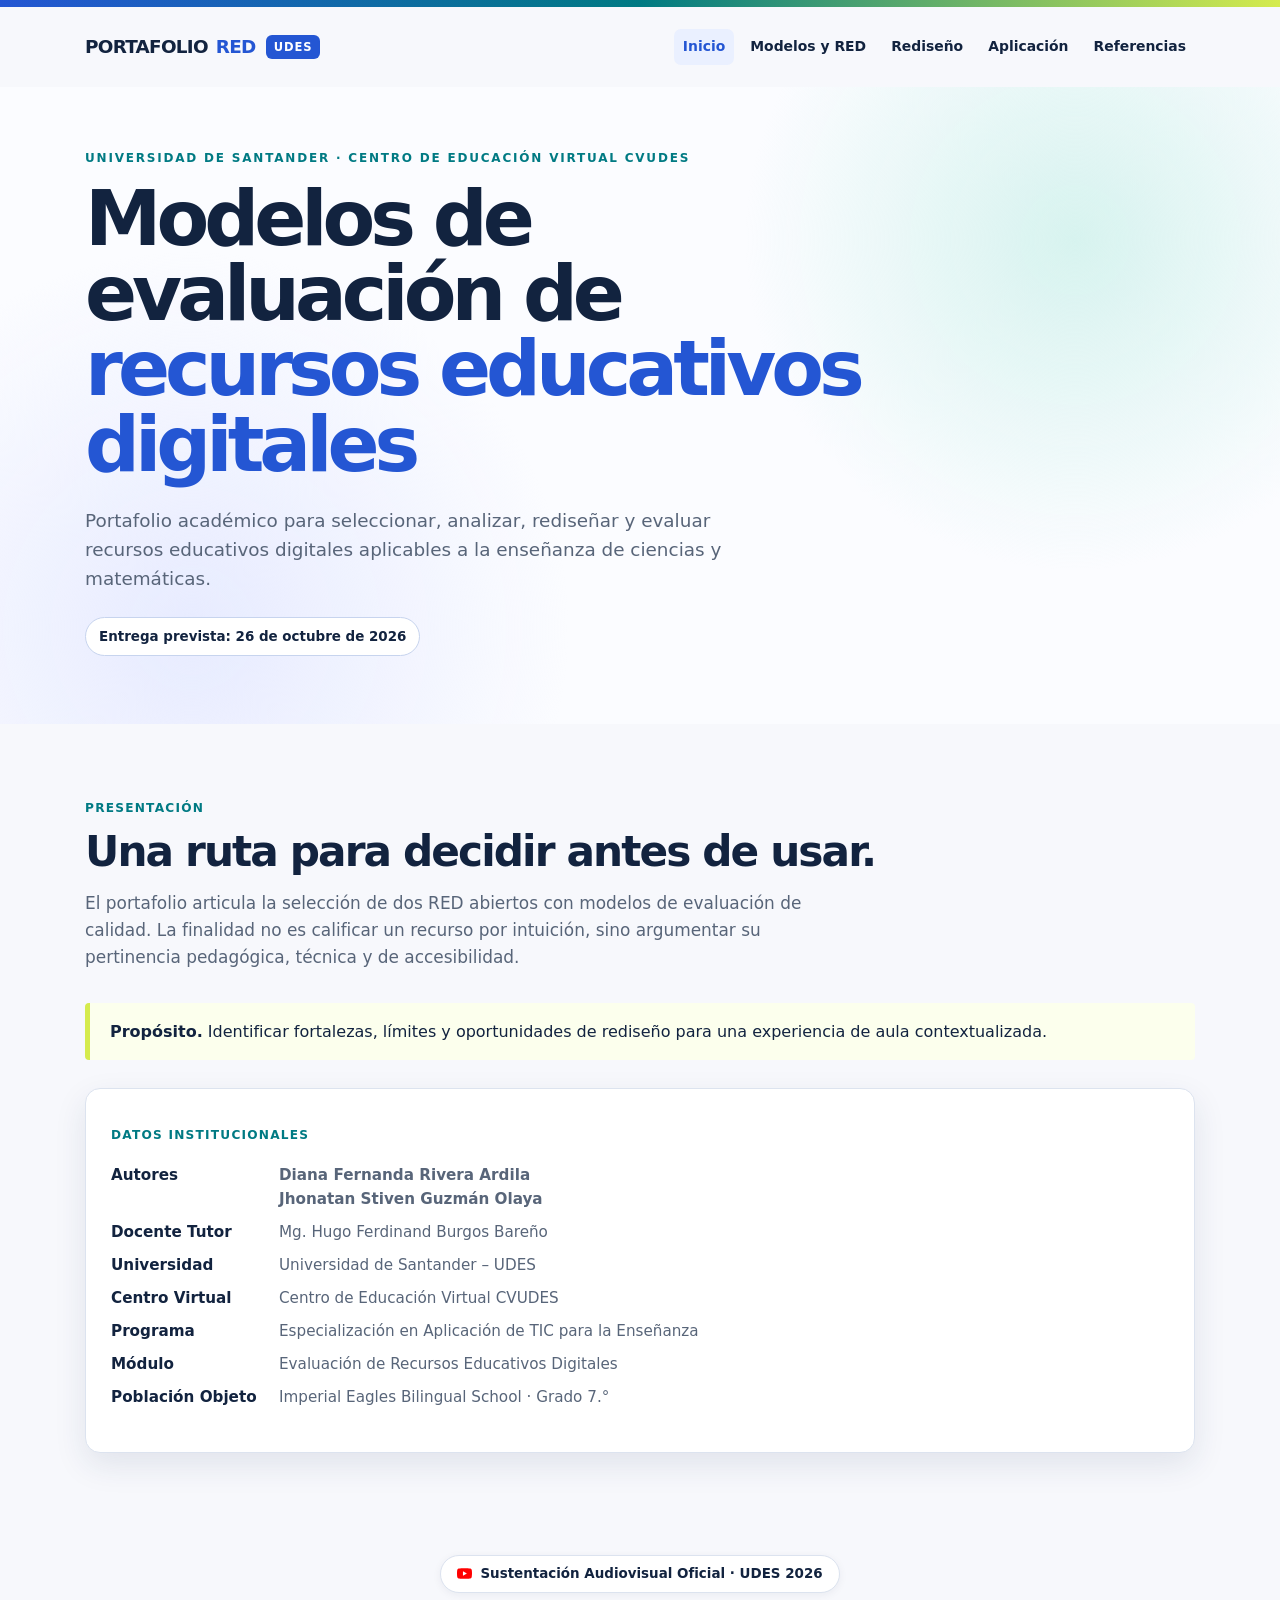
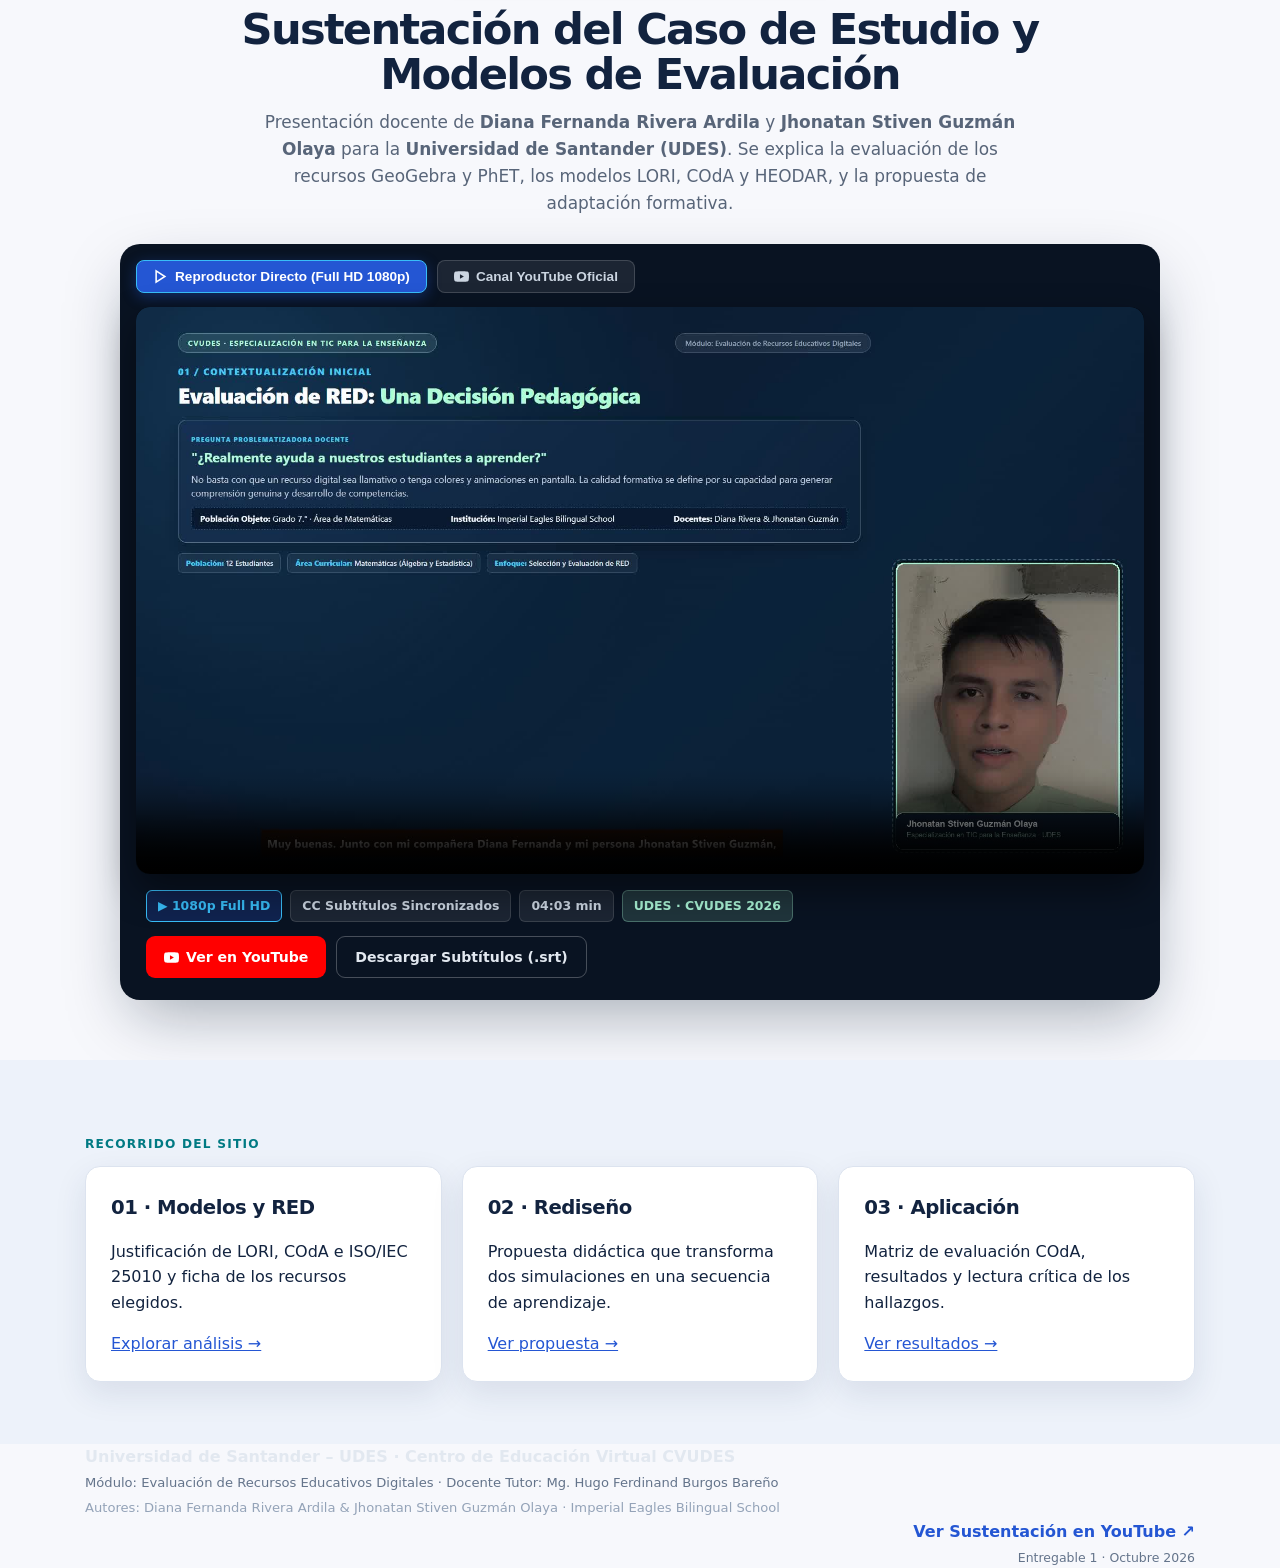
==== index.html @ 60bf0ab9 "Portafolio Modelos RED UDES" ====
<!doctype html><html lang="es"><head><meta charset="utf-8"><meta name="viewport" content="width=device-width,initial-scale=1"><meta name="description" content="Portafolio académico de modelos de evaluación de recursos educativos digitales."><title>Inicio | Portafolio RED</title><link rel="stylesheet" href="styles.css"></head><body><div class="topline"></div>
</div><header class="shell"><nav class="nav"><a class="brand" href="index.html">PORTAFOLIO <span>RED</span> <span class="badge-udes">UDES</span></a><div class="links"><a href="index.html">Inicio</a><a href="modelos.html">Modelos y RED</a><a href="rediseno.html">Rediseño</a><a href="aplicacion.html">Aplicación</a><a href="referencias.html">Referencias</a></div></nav></header><main><section class="hero"><div class="shell"><p class="eyebrow">Universidad de Santander · Centro de Educación Virtual CVUDES</p><h1>Modelos de evaluación de <em>recursos educativos digitales</em></h1><p class="lede">Portafolio académico para seleccionar, analizar, rediseñar y evaluar recursos educativos digitales aplicables a la enseñanza de ciencias y matemáticas.</p><p><span class="pill">Entrega prevista: 26 de octubre de 2026</span></p></div></section><section class="section"><div class="shell two"><div><p class="tag">Presentación</p><h2>Una ruta para decidir antes de usar.</h2><p class="section-intro">El portafolio articula la selección de dos RED abiertos con modelos de evaluación de calidad. La finalidad no es calificar un recurso por intuición, sino argumentar su pertinencia pedagógica, técnica y de accesibilidad.</p><div class="callout"><strong>Propósito.</strong> Identificar fortalezas, límites y oportunidades de rediseño para una experiencia de aula contextualizada.</div></div><aside class="card"><p class="tag">Datos Institucionales</p><dl class="meta"><dt>Autores</dt><dd><strong>Diana Fernanda Rivera Ardila</strong><br><strong>Jhonatan Stiven Guzmán Olaya</strong></dd><dt>Docente Tutor</dt><dd>Mg. Hugo Ferdinand Burgos Bareño</dd><dt>Universidad</dt><dd>Universidad de Santander – UDES</dd><dt>Centro Virtual</dt><dd>Centro de Educación Virtual CVUDES</dd><dt>Programa</dt><dd>Especialización en Aplicación de TIC para la Enseñanza</dd><dt>Módulo</dt><dd>Evaluación de Recursos Educativos Digitales</dd><dt>Población Objeto</dt><dd>Imperial Eagles Bilingual School · Grado 7.°</dd></dl></aside></div></section>
<section class="section video-theater-section" id="video-sustentacion">
  <div class="shell">
    <div class="video-theater-header">
      <div class="theater-pill">
        <svg width="15" height="15" viewBox="0 0 24 24" fill="#FF0000"><path d="M23.498 6.186a3.016 3.016 0 0 0-2.122-2.136C19.505 3.545 12 3.545 12 3.545s-7.505 0-9.377.505A3.017 3.017 0 0 0 .502 6.186C0 8.07 0 12 0 12s0 3.93.502 5.814a3.016 3.016 0 0 0 2.122 2.136c1.871.505 9.376.505 9.376.505s7.505 0 9.377-.505a3.015 3.015 0 0 0 2.122-2.136C24 15.93 24 12 24 12s0-3.93-.502-5.814zM9.545 15.568V8.432L15.818 12l-6.273 3.568z"/></svg>
        Sustentación Audiovisual Oficial · UDES 2026
      </div>
      <h2>Sustentación del Caso de Estudio y Modelos de Evaluación</h2>
      <p class="section-intro" style="margin: 0 auto;">
        Presentación docente de <strong>Diana Fernanda Rivera Ardila</strong> y <strong>Jhonatan Stiven Guzmán Olaya</strong> para la <strong>Universidad de Santander (UDES)</strong>. Se explica la evaluación de los recursos GeoGebra y PhET, los modelos LORI, COdA y HEODAR, y la propuesta de adaptación formativa.
      </p>
    </div>

    <!-- Cinematic Player Card -->
    <div class="cinema-player-card">
      <!-- Selector de Fuente (Reproductor Directo sin restricciones vs YouTube) -->
      <div class="cinema-source-tabs">
        <button class="source-tab active" onclick="switchVideoSource('native')">
          <svg width="15" height="15" viewBox="0 0 24 24" fill="none" stroke="currentColor" stroke-width="2.5"><polygon points="5 3 19 12 5 21 5 3"/></svg>
          Reproductor Directo (Full HD 1080p)
        </button>
        <button class="source-tab" onclick="switchVideoSource('youtube')">
          <svg width="15" height="15" viewBox="0 0 24 24" fill="currentColor"><path d="M23.498 6.186a3.016 3.016 0 0 0-2.122-2.136C19.505 3.545 12 3.545 12 3.545s-7.505 0-9.377.505A3.017 3.017 0 0 0 .502 6.186C0 8.07 0 12 0 12s0 3.93.502 5.814a3.016 3.016 0 0 0 2.122 2.136c1.871.505 9.376.505 9.376.505s7.505 0 9.377-.505a3.015 3.015 0 0 0 2.122-2.136C24 15.93 24 12 24 12s0-3.93-.502-5.814zM9.545 15.568V8.432L15.818 12l-6.273 3.568z"/></svg>
          Canal YouTube Oficial
        </button>
      </div>

      <!-- 1. Reproductor Nativo HTML5 (Sin Error 153, funciona 100% online y offline) -->
      <div id="video-native-box" class="cinema-video-wrapper">
        <video 
          class="cinema-html5-video" 
          controls 
          preload="metadata" 
          poster="media/video-poster-1080p.jpg"
          aria-label="Sustentación de Modelos de Evaluación de RED">
          <source src="media/video-presentacion-modelos-red-estudio-fullhd.mp4" type="video/mp4">
          Tu navegador no admite reproducción de video HTML5.
        </video>
      </div>

      <!-- 2. Contenedor YouTube Embed -->
      <div id="video-youtube-box" class="cinema-iframe-wrapper" style="display:none;">
        <iframe 
          id="yt-iframe"
          src=""
          data-src="https://www.youtube-nocookie.com/embed/Npxy5lsKq0U?rel=0&modestbranding=1" 
          title="Sustentación Oficial: Modelos de Evaluación de RED - Universidad de Santander UDES"
          allow="accelerometer; autoplay; clipboard-write; encrypted-media; gyroscope; picture-in-picture; web-share" 
          allowfullscreen>
        </iframe>
      </div>

      <!-- Barra de Metadatos y Accesos Directos -->
      <div class="cinema-controls-bar">
        <div class="cinema-meta">
          <span class="cinema-badge hd">▶ 1080p Full HD</span>
          <span class="cinema-badge">CC Subtítulos Sincronizados</span>
          <span class="cinema-badge">04:03 min</span>
          <span class="cinema-badge udes">UDES · CVUDES 2026</span>
        </div>
        <div class="cinema-actions">
          <a href="https://youtu.be/Npxy5lsKq0U" target="_blank" rel="noopener" class="cinema-btn red">
            <svg width="15" height="15" viewBox="0 0 24 24" fill="currentColor"><path d="M23.498 6.186a3.016 3.016 0 0 0-2.122-2.136C19.505 3.545 12 3.545 12 3.545s-7.505 0-9.377.505A3.017 3.017 0 0 0 .502 6.186C0 8.07 0 12 0 12s0 3.93.502 5.814a3.016 3.016 0 0 0 2.122 2.136c1.871.505 9.376.505 9.376.505s7.505 0 9.377-.505a3.015 3.015 0 0 0 2.122-2.136C24 15.93 24 12 24 12s0-3.93-.502-5.814zM9.545 15.568V8.432L15.818 12l-6.273 3.568z"/></svg>
            Ver en YouTube
          </a>
          <a href="media/subtitulos-video-modelos-red.srt" download class="cinema-btn outline">
            Descargar Subtítulos (.srt)
          </a>
        </div>
      </div>
    </div>
  </div>
</section>
<section class="section alt"><div class="shell"><p class="tag">Recorrido del sitio</p><div class="grid three"><article class="card"><h3>01 · Modelos y RED</h3><p>Justificación de LORI, COdA e ISO/IEC 25010 y ficha de los recursos elegidos.</p><a href="modelos.html">Explorar análisis →</a></article><article class="card"><h3>02 · Rediseño</h3><p>Propuesta didáctica que transforma dos simulaciones en una secuencia de aprendizaje.</p><a href="rediseno.html">Ver propuesta →</a></article><article class="card"><h3>03 · Aplicación</h3><p>Matriz de evaluación COdA, resultados y lectura crítica de los hallazgos.</p><a href="aplicacion.html">Ver resultados →</a></article></div></div></section></main><footer class="academic-footer">
  <div class="shell">
    <div>
      <p style="margin:0 0 4px; font-weight:700; color:#E2E8F0;">Universidad de Santander – UDES · Centro de Educación Virtual CVUDES</p>
      <p style="margin:0; font-size:0.82rem; color:#64748B;">Módulo: Evaluación de Recursos Educativos Digitales · Docente Tutor: Mg. Hugo Ferdinand Burgos Bareño</p>
      <p style="margin:4px 0 0; font-size:0.82rem; color:#94A3B8;">Autores: Diana Fernanda Rivera Ardila & Jhonatan Stiven Guzmán Olaya · Imperial Eagles Bilingual School</p>
    </div>
    <div style="text-align:right;">
      <a href="https://youtu.be/Npxy5lsKq0U" target="_blank" rel="noopener" style="font-weight:700; text-decoration:none;">Ver Sustentación en YouTube ↗</a>
      <p style="margin:4px 0 0; font-size:0.78rem; color:#64748B;">Entregable 1 · Octubre 2026</p>
    </div>
  </div>
</footer><script src="app.js"></script></body></html>
---- styles.css ----
:root{--ink:#12233f;--muted:#586579;--paper:#f7f8fc;--card:#fff;--blue:#2456d3;--teal:#007a83;--lime:#d5eb4d;--line:#dce3ef;--shadow:0 12px 32px rgba(30,50,85,.10)}*{box-sizing:border-box}html{scroll-behavior:smooth}body{margin:0;background:var(--paper);color:var(--ink);font:16px/1.58 Inter,ui-sans-serif,system-ui,-apple-system,"Segoe UI",sans-serif}a{color:var(--blue)}.shell{max-width:1160px;margin:auto;padding:0 25px}.topline{height:7px;background:linear-gradient(90deg,var(--blue),var(--teal),var(--lime))}.nav{display:flex;align-items:center;justify-content:space-between;padding:22px 0;gap:22px}.brand{font-weight:800;letter-spacing:-.04em;text-decoration:none;color:var(--ink);font-size:1.04rem}.brand span{color:var(--blue)}.links{display:flex;flex-wrap:wrap;gap:7px}.links a{color:var(--ink);font-size:.87rem;font-weight:700;text-decoration:none;padding:7px 9px;border-radius:7px}.links a:hover,.links a.active{color:var(--blue);background:#eaf0ff}.hero{padding:62px 0 52px;background:radial-gradient(circle at 84% 24%,#d7f3ef,transparent 28%),radial-gradient(circle at 15% 85%,#e7ebff,transparent 31%),#fbfcff}.eyebrow{margin:0 0 13px;text-transform:uppercase;letter-spacing:.15em;color:var(--teal);font-size:.75rem;font-weight:800}.hero h1{max-width:850px;margin:0;font-size:clamp(2.4rem,6vw,4.8rem);letter-spacing:-.065em;line-height:.98}.hero h1 em{color:var(--blue);font-style:normal}.lede{max-width:690px;font-size:1.15rem;color:var(--muted);margin:24px 0}.pill{display:inline-flex;align-items:center;gap:7px;border:1px solid #c7d4ee;border-radius:999px;background:#fff;padding:8px 13px;font-size:.84rem;font-weight:700;color:var(--ink)}.grid{display:grid;gap:20px}.two{grid-template-columns:repeat(2,minmax(0,1fr))}.three{grid-template-columns:repeat(3,minmax(0,1fr))}.section{padding:62px 0}.section.alt{background:#edf2fa}.section h2{font-size:clamp(1.8rem,3.3vw,2.8rem);line-height:1.05;letter-spacing:-.045em;margin:0 0 16px}.section-intro{max-width:760px;margin:0 0 32px;color:var(--muted);font-size:1.06rem}.card{background:var(--card);border:1px solid var(--line);border-radius:15px;padding:25px;box-shadow:var(--shadow)}.card h3{margin:0 0 10px;font-size:1.23rem;letter-spacing:-.025em}.card p:last-child{margin-bottom:0}.tag{font-size:.76rem;text-transform:uppercase;letter-spacing:.1em;font-weight:800;color:var(--teal)}.callout{border-left:5px solid var(--lime);padding:16px 20px;background:#fcffed;border-radius:4px;margin:28px 0}.meta{display:grid;grid-template-columns:150px 1fr;gap:9px 18px;margin:18px 0;font-size:.95rem}.meta dt{font-weight:800;color:var(--ink)}.meta dd{margin:0;color:var(--muted)}.resource{overflow:hidden;padding:0}.resource img{width:100%;display:block;aspect-ratio:16/9;object-fit:cover;background:#d5dce8;border-bottom:1px solid var(--line)}.resource-copy{padding:24px}.button{display:inline-block;background:var(--blue);color:#fff!important;text-decoration:none;padding:10px 14px;border-radius:8px;font-weight:800;font-size:.9rem}.button.secondary{background:#e7edfc;color:var(--blue)!important}.score{display:flex;align-items:center;justify-content:space-between;padding:12px 0;border-bottom:1px solid var(--line);gap:16px}.score:last-child{border:0}.badge{min-width:48px;text-align:center;border-radius:999px;background:#e8f5f3;padding:5px 9px;color:#006c71;font-size:.88rem;font-weight:800}.table-wrap{overflow-x:auto;background:#fff;border:1px solid var(--line);border-radius:14px;box-shadow:var(--shadow)}table{width:100%;border-collapse:collapse;min-width:700px}th,td{padding:14px 16px;text-align:left;border-bottom:1px solid var(--line);vertical-align:top}th{font-size:.78rem;text-transform:uppercase;letter-spacing:.08em;background:#f4f7fc;color:#3b4c67}tr:last-child td{border:0}.check{color:#087966;font-weight:800}.partial{color:#bb6b00;font-weight:800}.foot{padding:34px 0 42px;color:#637089;font-size:.87rem}.foot p{margin:4px 0}.ref-list{padding-left:22px}.ref-list li{margin-bottom:14px}.tabs{display:flex;gap:9px;flex-wrap:wrap;margin:25px 0}.tabs a{border:1px solid #ccd8f1;border-radius:999px;padding:8px 13px;text-decoration:none;color:var(--blue);font-size:.9rem;font-weight:800;background:#fff}.steps{counter-reset:step}.step{position:relative;padding:18px 18px 18px 68px}.step:before{counter-increment:step;content:counter(step,decimal-leading-zero);position:absolute;left:18px;top:19px;font-size:.8rem;letter-spacing:.08em;font-weight:900;color:var(--blue)}.small{font-size:.9rem;color:var(--muted)}.video-box{background:#132846;color:#fff;border-radius:15px;padding:27px}.video-box h3{margin-top:0}@media(max-width:760px){.nav{align-items:flex-start;flex-direction:column}.two,.three{grid-template-columns:1fr}.hero{padding:44px 0}.section{padding:45px 0}.meta{grid-template-columns:1fr;gap:2px}.meta dd{margin-bottom:12px}.shell{padding:0 18px}}.model-list{display:grid;grid-template-columns:repeat(2,minmax(0,1fr));gap:16px}.model{padding:0;overflow:hidden}.model summary{list-style:none;cursor:pointer;padding:22px 25px;background:#fff}.model summary::-webkit-details-marker{display:none}.model summary:after{content:'+';float:right;color:var(--blue);font-size:1.45rem;line-height:.8}.model[open] summary{background:#f1f5ff}.model[open] summary:after{content:'−'}.model .model-body{padding:0 25px 24px}.model .model-body p{font-size:.95rem}.model .model-body strong{color:var(--ink)}.instrument{border:1px solid #cbd8f4;background:#f7f9ff;border-radius:14px;padding:22px}.instrument h3{margin-top:0}.score-note{display:inline-block;margin:0 0 13px;padding:5px 9px;border-radius:999px;background:#e8f5f3;color:#006c71;font-size:.78rem;font-weight:800}.eval-table td:first-child{font-weight:700;min-width:220px}.eval-table .result{font-weight:800;color:#2456d3;white-space:nowrap}.proscons{display:grid;grid-template-columns:1fr 1fr;gap:0;border:1px solid var(--line);border-radius:14px;overflow:hidden;background:#fff}.proscons>div{padding:20px}.proscons>div+div{border-left:1px solid var(--line);background:#fff9ed}.proscons h4{margin:0 0 8px;font-size:.9rem;text-transform:uppercase;letter-spacing:.08em}.proscons ul{padding-left:18px;margin:0}.proscons li{margin:7px 0;font-size:.93rem}.video-frame{width:100%;max-width:850px;display:block;background:#091526;border:1px solid #2b496d;border-radius:12px;margin:18px auto}.video-caption{max-width:850px;margin:0 auto;color:#bfcae1;font-size:.9rem}.audit{border:1px solid #d3def1;border-radius:12px;padding:18px;background:#fafcff}.audit strong{color:var(--blue)}.link-row{display:flex;gap:10px;flex-wrap:wrap;margin-top:16px}@media(max-width:760px){.model-list{grid-template-columns:1fr}.proscons{grid-template-columns:1fr}.proscons>div+div{border-left:0;border-top:1px solid var(--line)}}


/* === LOGO UDES MINIMALISTA Y TEATRO DE VIDEO CINEMATOGRAFICO === */
.brand {
  font-weight: 800;
  letter-spacing: -0.04em;
  text-decoration: none;
  color: var(--ink);
  font-size: 1.15rem;
  display: inline-flex;
  align-items: center;
  gap: 8px;
}
.brand span {
  color: var(--blue);
}
.badge-udes {
  background: #2456d3;
  color: #ffffff !important;
  font-size: 0.72rem;
  font-weight: 800;
  letter-spacing: 0.08em;
  padding: 3px 8px;
  border-radius: 6px;
  text-transform: uppercase;
  margin-left: 2px;
}
.video-theater-section {
  padding: 40px 0 60px;
}
.video-theater-header {
  text-align: center;
  max-width: 880px;
  margin: 0 auto 28px;
}
.theater-pill {
  display: inline-flex;
  align-items: center;
  gap: 8px;
  background: #FFFFFF;
  border: 1px solid #DCE3EF;
  padding: 7px 16px;
  border-radius: 999px;
  font-size: 0.84rem;
  font-weight: 800;
  color: #12233F;
  margin-bottom: 14px;
  box-shadow: 0 2px 8px rgba(18, 35, 63, 0.06);
}
.video-theater-header h2 {
  font-size: clamp(2rem, 3.8vw, 2.7rem);
  letter-spacing: -0.04em;
  color: #12233F;
  margin: 0 0 12px;
}
.cinema-player-card {
  max-width: 1040px;
  margin: 0 auto;
  background: #091322;
  border-radius: 20px;
  padding: 16px;
  box-shadow: 0 24px 64px -12px rgba(10, 25, 47, 0.35), 0 0 0 1px rgba(255, 255, 255, 0.08);
}
.cinema-iframe-wrapper {
  position: relative;
  width: 100%;
  padding-bottom: 56.25%; /* 16:9 Aspect Ratio */
  height: 0;
  border-radius: 14px;
  overflow: hidden;
  background: #000000;
  box-shadow: inset 0 0 0 1px rgba(255, 255, 255, 0.1);
}
.cinema-iframe-wrapper iframe {
  position: absolute;
  top: 0;
  left: 0;
  width: 100%;
  height: 100%;
  border: 0;
}
.cinema-controls-bar {
  display: flex;
  justify-content: space-between;
  align-items: center;
  flex-wrap: wrap;
  gap: 14px;
  padding: 16px 10px 6px;
}
.cinema-meta {
  display: flex;
  flex-wrap: wrap;
  gap: 8px;
}
.cinema-badge {
  font-size: 0.78rem;
  font-weight: 700;
  padding: 5px 11px;
  border-radius: 6px;
  background: rgba(255, 255, 255, 0.08);
  border: 1px solid rgba(255, 255, 255, 0.12);
  color: #CBD5E1;
}
.cinema-badge.hd {
  background: rgba(36, 86, 211, 0.25);
  border-color: #38BDF8;
  color: #38BDF8;
}
.cinema-badge.udes {
  background: rgba(169, 244, 213, 0.15);
  border-color: rgba(169, 244, 213, 0.3);
  color: #A9F4D5;
}
.cinema-actions {
  display: flex;
  gap: 10px;
  flex-wrap: wrap;
}
.cinema-btn {
  display: inline-flex;
  align-items: center;
  gap: 7px;
  padding: 9px 18px;
  border-radius: 9px;
  font-size: 0.88rem;
  font-weight: 700;
  text-decoration: none;
  transition: all 0.2s ease;
}
.cinema-btn.red {
  background: #FF0000;
  color: #FFFFFF !important;
}
.cinema-btn.red:hover {
  background: #E60000;
  transform: translateY(-1px);
}
.cinema-btn.outline {
  background: transparent;
  color: #E2E8F0 !important;
  border: 1px solid rgba(255, 255, 255, 0.25);
}
.cinema-btn.outline:hover {
  background: rgba(255, 255, 255, 0.08);
}


/* === DUAL PLAYER (NATIVE 1080P + YOUTUBE) === */
.cinema-source-tabs {
  display: flex;
  gap: 10px;
  margin-bottom: 14px;
  flex-wrap: wrap;
}
.source-tab {
  background: rgba(255, 255, 255, 0.08);
  border: 1px solid rgba(255, 255, 255, 0.16);
  color: #CBD5E1;
  padding: 8px 16px;
  border-radius: 8px;
  font-size: 0.85rem;
  font-weight: 700;
  cursor: pointer;
  display: inline-flex;
  align-items: center;
  gap: 7px;
  transition: all 0.2s ease;
}
.source-tab:hover {
  background: rgba(255, 255, 255, 0.15);
  color: #FFFFFF;
}
.source-tab.active {
  background: #2456D3;
  border-color: #38BDF8;
  color: #FFFFFF;
  box-shadow: 0 4px 14px rgba(36, 86, 211, 0.4);
}
.cinema-video-wrapper {
  position: relative;
  width: 100%;
  border-radius: 14px;
  overflow: hidden;
  background: #000000;
  box-shadow: 0 16px 36px rgba(0, 0, 0, 0.45);
}
.cinema-html5-video {
  width: 100%;
  aspect-ratio: 16/9;
  display: block;
  background: #000000;
  object-fit: contain;
}
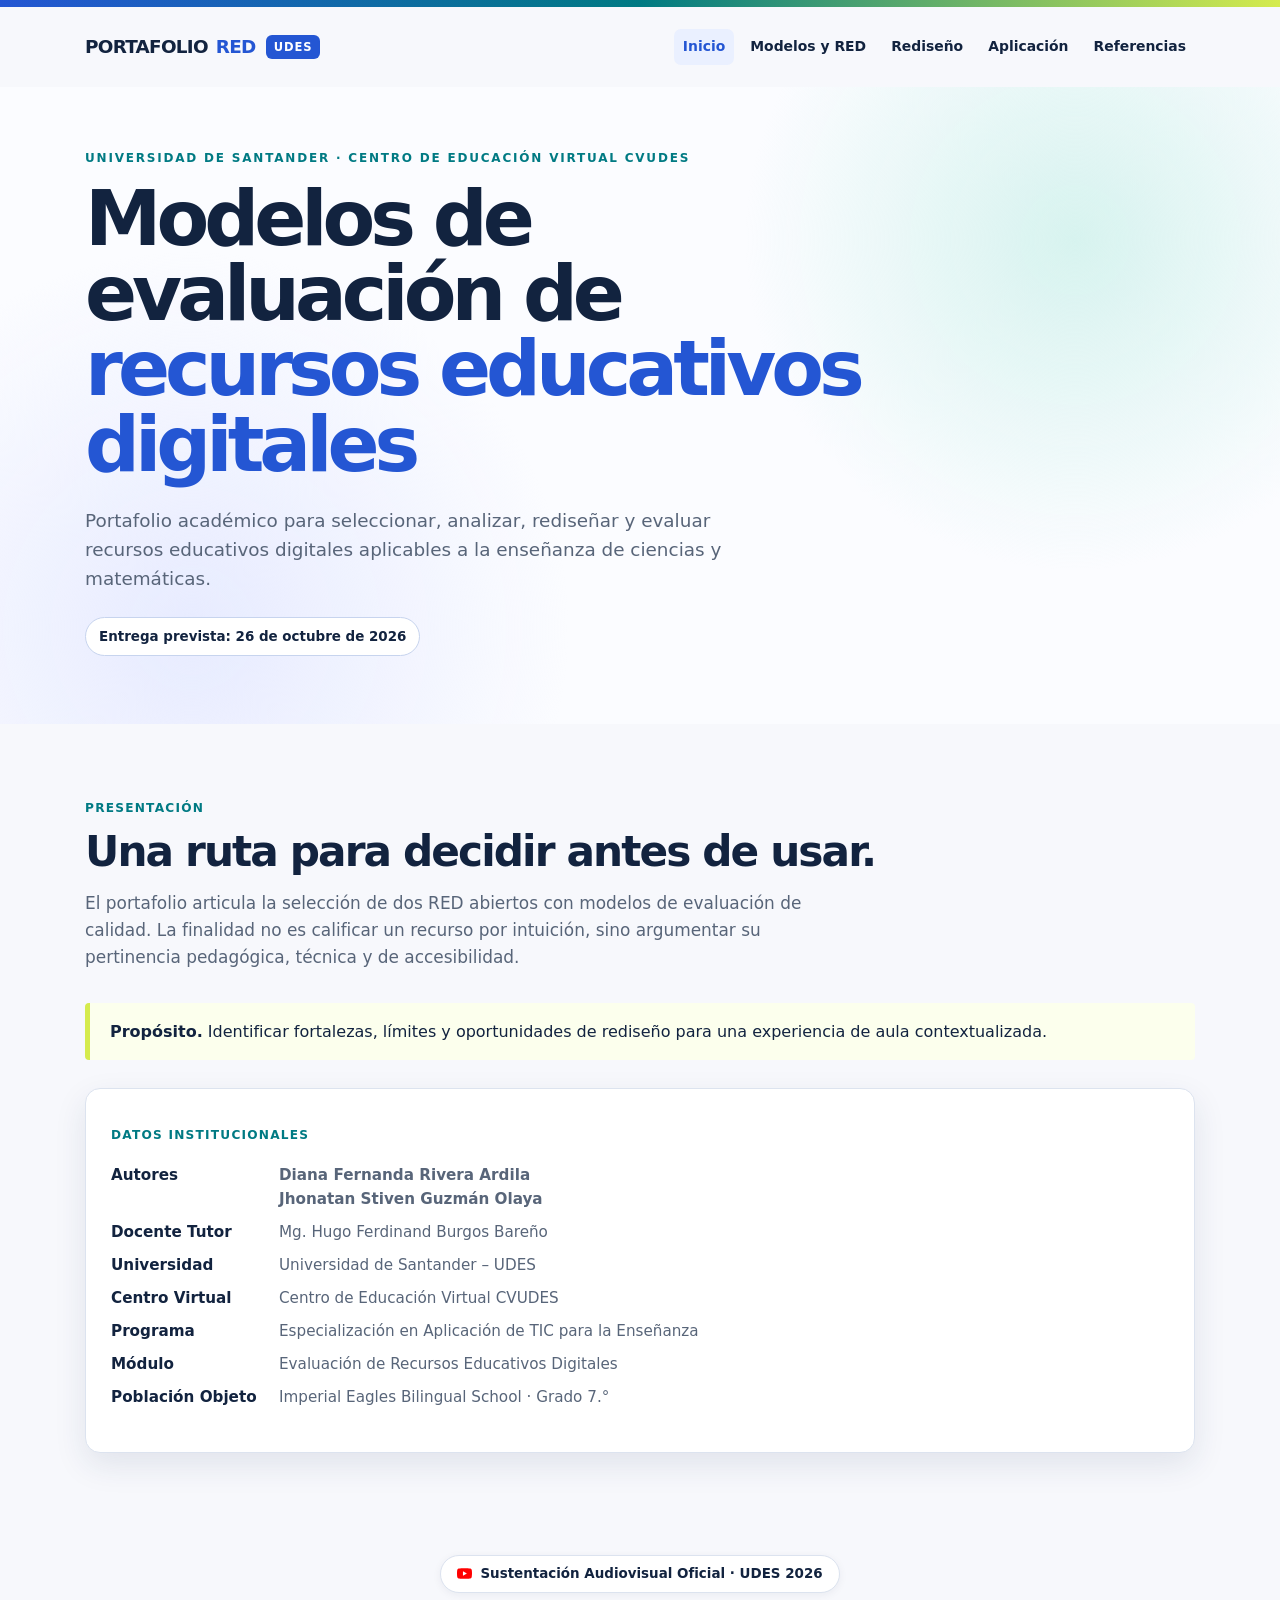
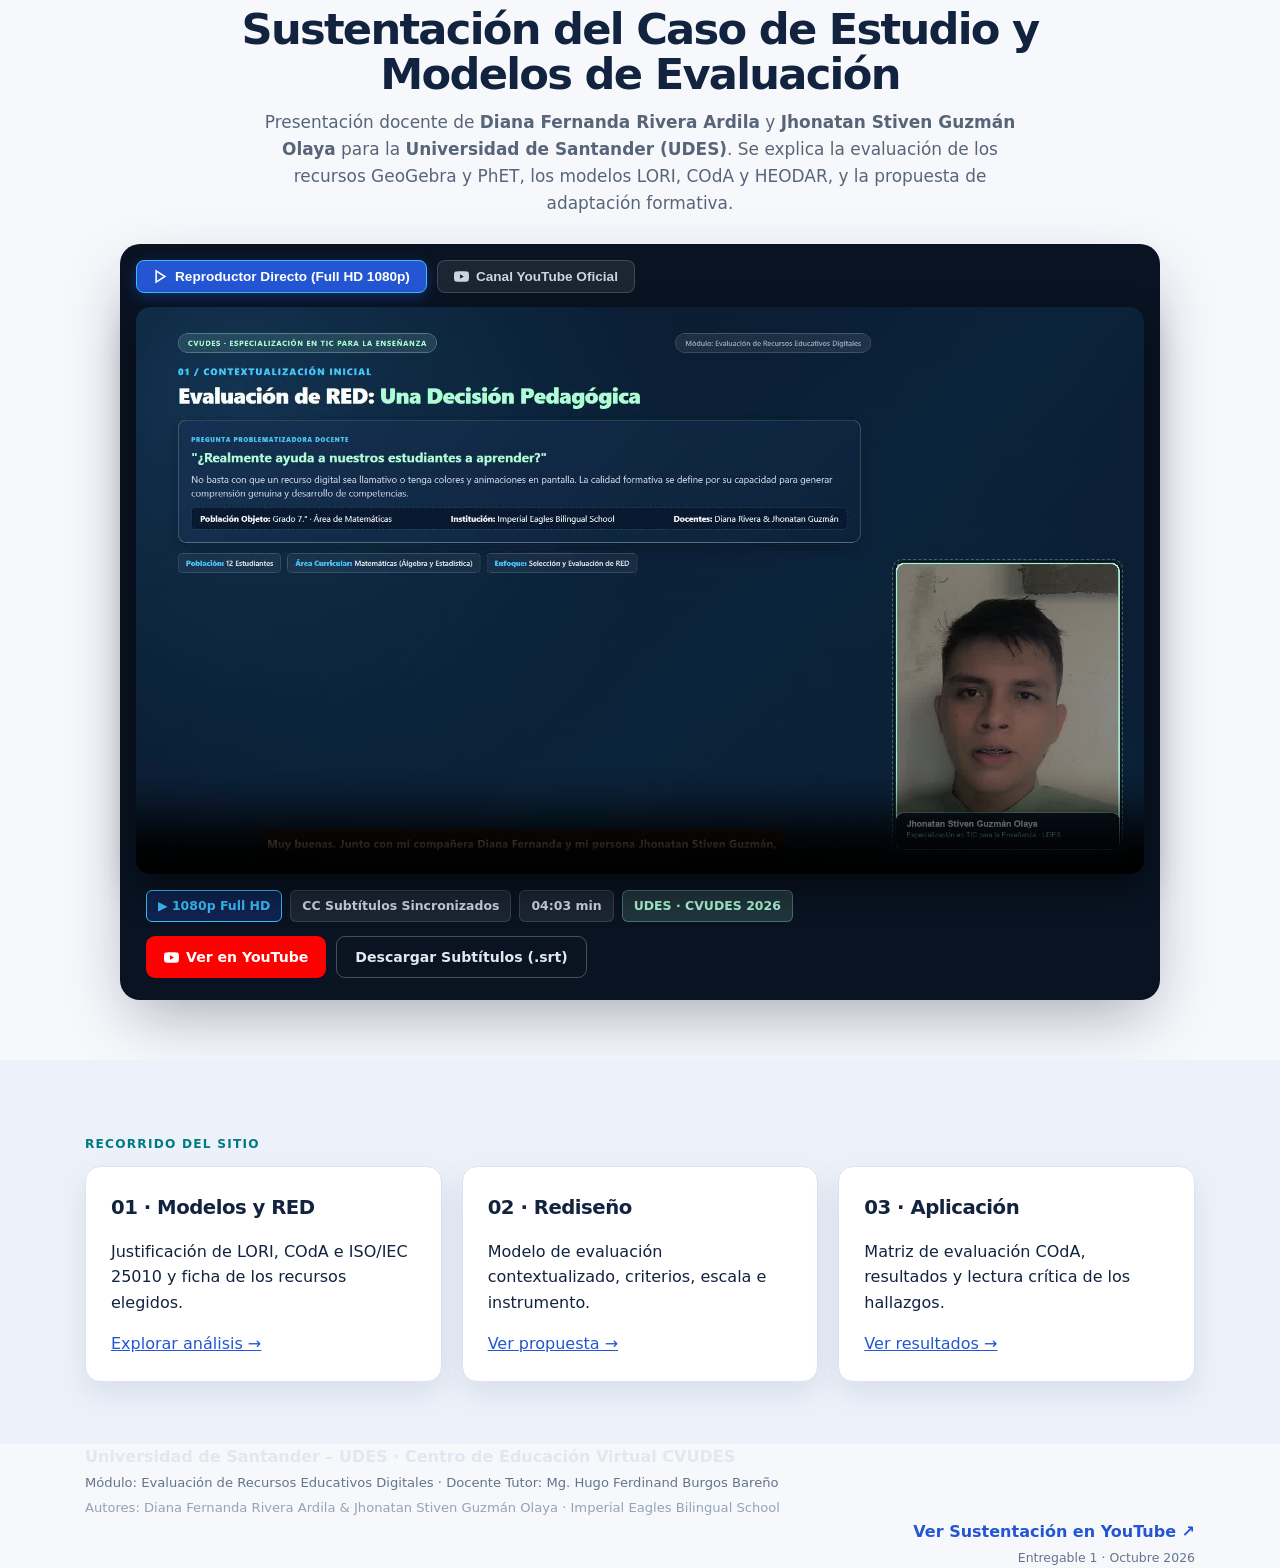
==== commit f5e11461: "Actualizacion completa Entregable 2: Redisenio, Presentacion integrada, Matrices y Referencias APA 7" ====
--- a/index.html
+++ b/index.html
@@ -35,7 +35,7 @@
           preload="metadata" 
           poster="media/video-poster-1080p.jpg"
           aria-label="Sustentación de Modelos de Evaluación de RED">
-          <source src="media/video-presentacion-modelos-red-estudio-fullhd.mp4" type="video/mp4">
+          <source src="media/video-presentacion-comprimido.mp4" type="video/mp4">
           Tu navegador no admite reproducción de video HTML5.
         </video>
       </div>
@@ -73,7 +73,7 @@
     </div>
   </div>
 </section>
-<section class="section alt"><div class="shell"><p class="tag">Recorrido del sitio</p><div class="grid three"><article class="card"><h3>01 · Modelos y RED</h3><p>Justificación de LORI, COdA e ISO/IEC 25010 y ficha de los recursos elegidos.</p><a href="modelos.html">Explorar análisis →</a></article><article class="card"><h3>02 · Rediseño</h3><p>Propuesta didáctica que transforma dos simulaciones en una secuencia de aprendizaje.</p><a href="rediseno.html">Ver propuesta →</a></article><article class="card"><h3>03 · Aplicación</h3><p>Matriz de evaluación COdA, resultados y lectura crítica de los hallazgos.</p><a href="aplicacion.html">Ver resultados →</a></article></div></div></section></main><footer class="academic-footer">
+<section class="section alt"><div class="shell"><p class="tag">Recorrido del sitio</p><div class="grid three"><article class="card"><h3>01 · Modelos y RED</h3><p>Justificación de LORI, COdA e ISO/IEC 25010 y ficha de los recursos elegidos.</p><a href="modelos.html">Explorar análisis →</a></article><article class="card"><h3>02 · Rediseño</h3><p>Modelo de evaluación contextualizado, criterios, escala e instrumento.</p><a href="rediseno.html">Ver propuesta →</a></article><article class="card"><h3>03 · Aplicación</h3><p>Matriz de evaluación COdA, resultados y lectura crítica de los hallazgos.</p><a href="aplicacion.html">Ver resultados →</a></article></div></div></section></main><footer class="academic-footer">
   <div class="shell">
     <div>
       <p style="margin:0 0 4px; font-weight:700; color:#E2E8F0;">Universidad de Santander – UDES · Centro de Educación Virtual CVUDES</p>
@@ -86,3 +86,4 @@
     </div>
   </div>
 </footer><script src="app.js"></script></body></html>
+
